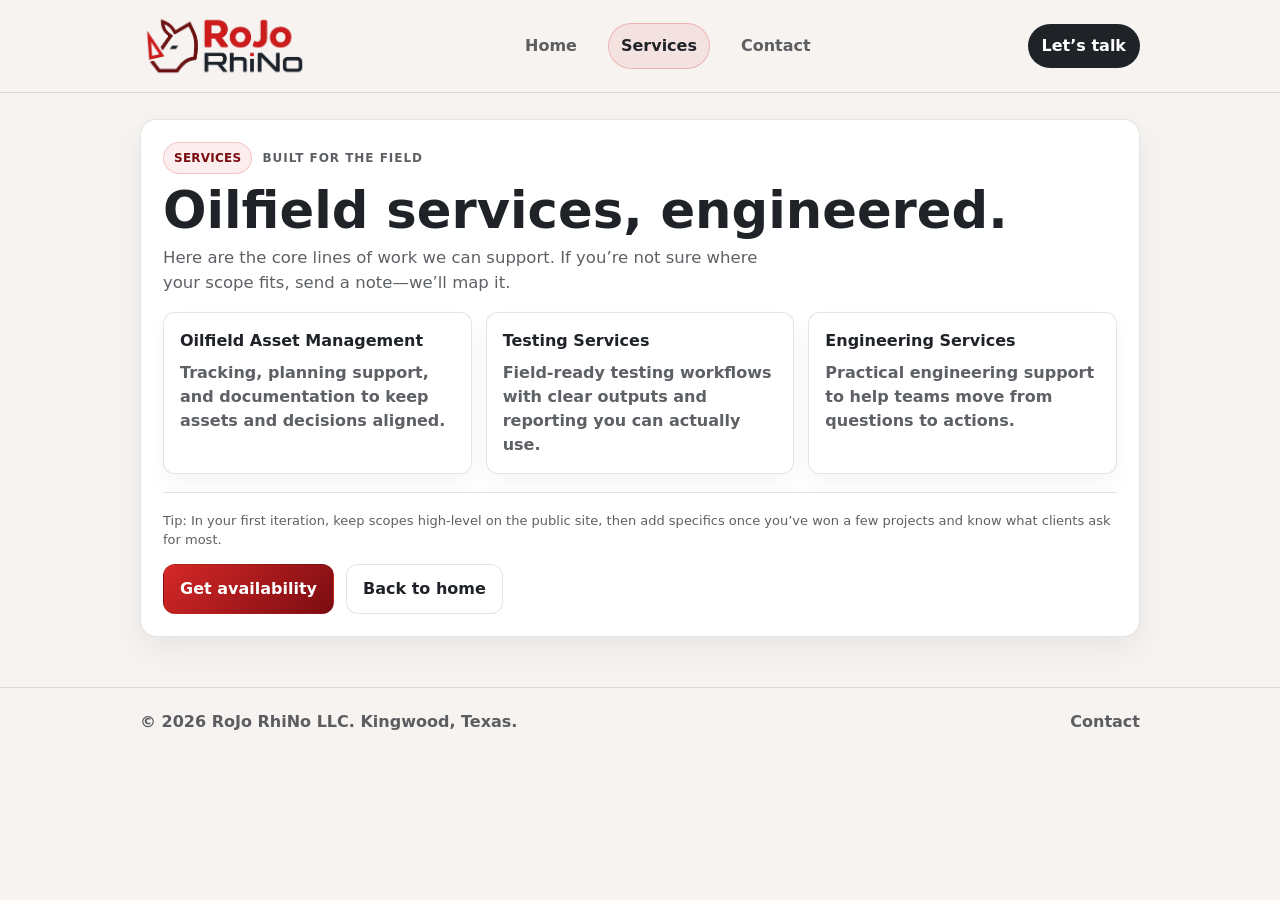
==== services.html @ 40820778 "Add files via upload" ====
<!doctype html>
<html lang="en">
<head>
  <meta charset="utf-8" />
  <meta name="viewport" content="width=device-width, initial-scale=1" />
  <title>Services | RoJo RhiNo LLC</title>
  <link rel="stylesheet" href="styles.css" />
</head>
<body>
  <header>
    <div class="container">
      <div class="navbar">
	<a class="brand" href="index.html" aria-label="RoJo RhiNo LLC Home">
	  <img src="RoJo_RhiNo_Logo.png" alt="RoJo RhiNo LLC" class="brand-logo" />
	</a>
<!--
        <a class="brand" href="index.html" aria-label="RoJo RhiNo LLC Home">
          <span class="logo-dot" aria-hidden="true"></span>
          <span>RoJo RhiNo LLC</span>
        </a>
-->
        <nav class="navlinks">
          <a href="index.html">Home</a>
          <a href="services.html" class="active">Services</a>
          <a href="contact.html">Contact</a>
        </nav>

        <a class="cta" href="contact.html">Let’s talk</a>
      </div>
    </div>
  </header>

  <main>
    <div class="container">
      <div class="hero-card">
        <div class="kicker">
          <span class="pill">Services</span>
          <span>Built for the field</span>
        </div>

        <h1 style="margin-top:10px;">Oilfield services, engineered.</h1>
        <p class="lead">
          Here are the core lines of work we can support. If you’re not sure where your scope fits, send a note—we’ll map it.
        </p>

        <div class="grid-3" style="margin-top:16px;">
          <div class="card">
            <h3>Oilfield Asset Management</h3>
            <p>Tracking, planning support, and documentation to keep assets and decisions aligned.</p>
          </div>
          <div class="card">
            <h3>Testing Services</h3>
            <p>Field-ready testing workflows with clear outputs and reporting you can actually use.</p>
          </div>
          <div class="card">
            <h3>Engineering Services</h3>
            <p>Practical engineering support to help teams move from questions to actions.</p>
          </div>
        </div>

        <div class="hr"></div>

        <div class="notice">
          Tip: In your first iteration, keep scopes high-level on the public site, then add specifics once you’ve won a few projects and know what clients ask for most.
        </div>

        <div class="btn-row" style="margin-top:14px;">
          <a class="btn primary" href="contact.html">Get availability</a>
          <a class="btn" href="index.html">Back to home</a>
        </div>
      </div>
    </div>
  </main>

  <footer>
    <div class="container">
      <div class="footer-row">
        <div>© <span id="year"></span> RoJo RhiNo LLC. Kingwood, Texas.</div>
        <div><a href="contact.html">Contact</a></div>
      </div>
    </div>
  </footer>

  <script>
    document.getElementById('year').textContent = new Date().getFullYear();
  </script>
</body>
</html>
---- styles.css ----
:root{
  --bg: #F7F3F0;
  --ink: #1F2328;
  --muted: rgba(31,35,40,.72);
  --card: #ffffff;
  --red: #D62828;
  --maroon: #7A0C10;
  --border: rgba(31,35,40,.12);
  --shadow: 0 12px 30px rgba(0,0,0,.06);
  --radius: 16px;
  --radius-sm: 12px;
  --max: 1040px;
}

*{ box-sizing: border-box; }
html, body{ height: 100%; }
body{
  margin: 0;
  font-family: ui-sans-serif, system-ui, -apple-system, Segoe UI, Roboto, Helvetica, Arial, "Apple Color Emoji","Segoe UI Emoji";
  color: var(--ink);
  background: var(--bg);
  line-height: 1.5;
}

a{ color: inherit; text-decoration: none; }
a:hover{ text-decoration: underline; }

.container{
  max-width: var(--max);
  margin: 0 auto;
  padding: 0 20px;
}

header{
  position: sticky;
  top: 0;
  z-index: 20;
  backdrop-filter: blur(6px);
  background: rgba(247,243,240,.75);
  border-bottom: 1px solid var(--border);
}

.navbar{
  display:flex;
  align-items:center;
  justify-content: space-between;
  padding: 14px 0;
  gap: 16px;
}

.brand{
  display:flex;
  align-items:center;
  gap: 12px;
  font-weight: 800;
  letter-spacing: .2px;
}

.brand-logo{
  height: 64px; /* adjust to taste */
  width: auto;
  display:block;
}

.logo-dot{
  width: 12px;
  height: 12px;
  border-radius: 999px;
  background: linear-gradient(135deg, var(--red), var(--maroon));
  box-shadow: 0 0 0 5px rgba(214,40,40,.12);
  flex: 0 0 auto;
}

.navlinks{
  display:flex;
  gap: 18px;
  align-items:center;
}

.navlinks a{
  padding: 10px 12px;
  border-radius: 999px;
  border: 1px solid transparent;
  color: var(--muted);
  font-weight: 650;
}

.navlinks a.active{
  color: var(--ink);
  background: rgba(214,40,40,.08);
  border-color: rgba(214,40,40,.25);
  text-decoration: none;
}

.cta{
  display:inline-flex;
  align-items:center;
  gap: 10px;
  padding: 10px 14px;
  border-radius: 999px;
  background: var(--ink);
  color: #fff;
  font-weight: 750;
}
.cta:hover{ text-decoration: none; opacity: .95; }

main{ padding: 26px 0 50px; }

.hero{
  display:grid;
  grid-template-columns: 1.15fr .85fr;
  gap: 18px;
  align-items: start;
}

@media (max-width: 860px){
  .hero{ grid-template-columns: 1fr; }
}

.hero-card{
  background: var(--card);
  border: 1px solid var(--border);
  box-shadow: var(--shadow);
  border-radius: var(--radius);
  padding: 22px;
}

.kicker{
  display:inline-flex;
  align-items:center;
  gap: 10px;
  color: var(--muted);
  font-weight: 700;
  text-transform: uppercase;
  letter-spacing: .08em;
  font-size: 12px;
}

.pill{
  display:inline-flex;
  align-items:center;
  padding: 6px 10px;
  border-radius: 999px;
  background: rgba(214,40,40,.08);
  border: 1px solid rgba(214,40,40,.20);
  color: var(--maroon);
  font-weight: 800;
  letter-spacing: .02em;
}

h1{
  margin: 14px 0 10px;
  font-size: clamp(32px, 4vw, 52px);
  line-height: 1.02;
}

.lead{
  color: var(--muted);
  font-size: 16.5px;
  margin: 0 0 16px;
  max-width: 60ch;
}

.btn-row{
  display:flex;
  flex-wrap: wrap;
  gap: 12px;
  margin-top: 12px;
}

.btn{
  display:inline-flex;
  align-items:center;
  justify-content:center;
  padding: 12px 16px;
  border-radius: 12px;
  font-weight: 800;
  border: 1px solid var(--border);
  background: #fff;
}

.btn.primary{
  background: linear-gradient(135deg, var(--red), var(--maroon));
  color: #fff;
  border-color: rgba(0,0,0,.05);
}

.btn:hover{ text-decoration: none; transform: translateY(-1px); transition: transform .15s ease; }

.aside{
  display:flex;
  flex-direction: column;
  gap: 12px;
}

.small-card{
  background: var(--card);
  border: 1px solid var(--border);
  border-radius: var(--radius);
  padding: 18px;
  box-shadow: var(--shadow);
}

.small-card h3{
  margin: 0 0 8px;
  font-size: 16px;
}

.small-card ul{
  margin: 0;
  padding-left: 18px;
  color: var(--muted);
  font-weight: 650;
}

.section-title{
  margin: 26px 0 10px;
  font-size: 18px;
}

.grid-3{
  display:grid;
  grid-template-columns: repeat(3, 1fr);
  gap: 14px;
}

@media (max-width: 980px){
  .grid-3{ grid-template-columns: 1fr; }
}

.card{
  background: var(--card);
  border: 1px solid var(--border);
  border-radius: var(--radius-sm);
  padding: 16px;
  box-shadow: 0 10px 22px rgba(0,0,0,.04);
}

.card h3{
  margin: 0 0 8px;
  font-size: 16px;
}

.card p{
  margin: 0;
  color: var(--muted);
  font-weight: 600;
}

footer{
  border-top: 1px solid var(--border);
  padding: 22px 0 30px;
  color: var(--muted);
  font-weight: 650;
}

.footer-row{
  display:flex;
  justify-content: space-between;
  gap: 14px;
  flex-wrap: wrap;
  align-items: center;
}

form{
  display:grid;
  gap: 12px;
}

label{
  font-weight: 750;
  color: var(--muted);
  font-size: 13.5px;
}

input, textarea{
  width: 100%;
  padding: 12px 12px;
  border-radius: 12px;
  border: 1px solid var(--border);
  background: #fff;
  font: inherit;
}

textarea{ min-height: 120px; resize: vertical; }

.notice{
  font-size: 13px;
  color: var(--muted);
}

.hr{
  height: 1px;
  background: var(--border);
  margin: 18px 0;
}
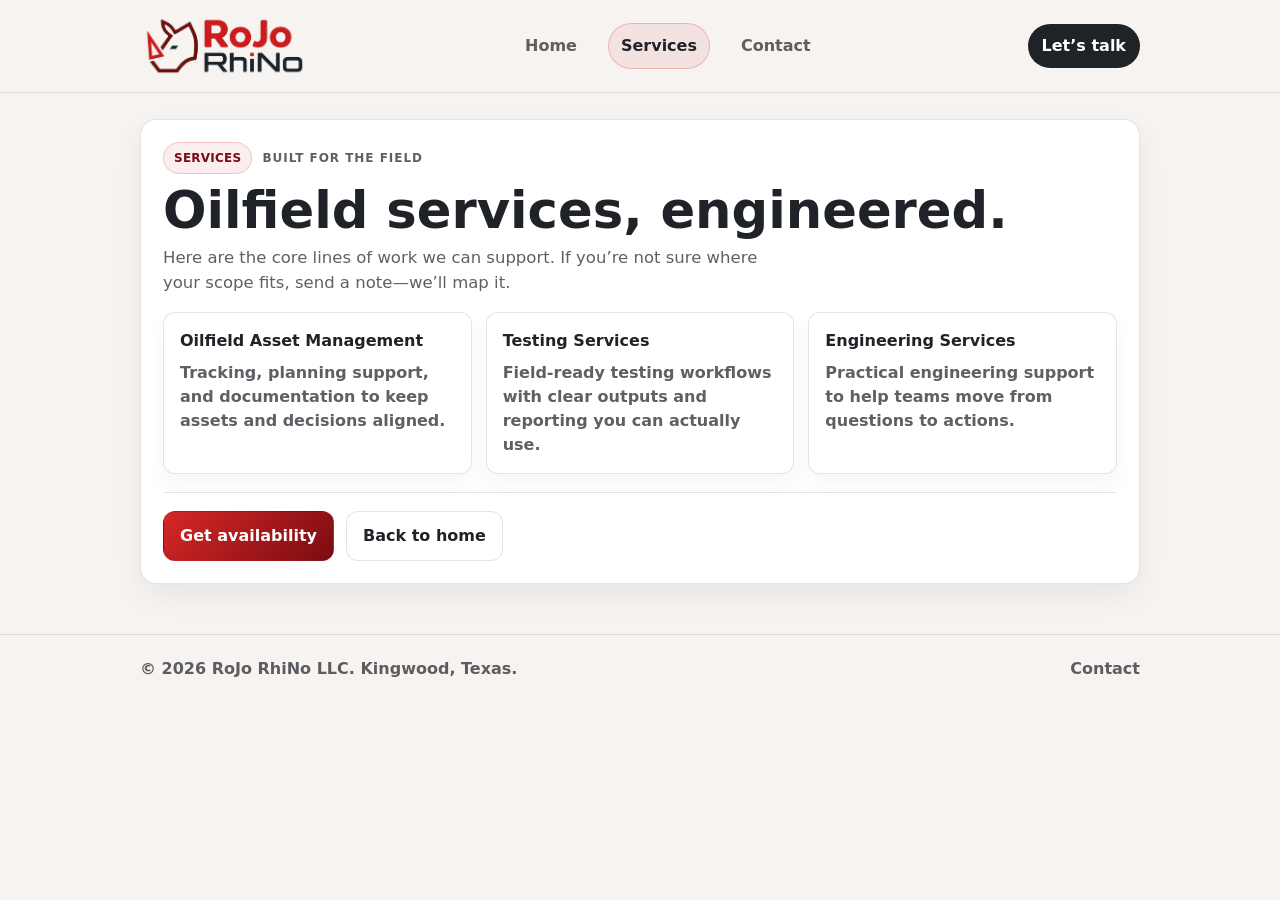
==== commit 71fa5072: "Update services.html" ====
--- a/services.html
+++ b/services.html
@@ -60,10 +60,12 @@
 
         <div class="hr"></div>
 
-        <div class="notice">
+        <!--
+		  <div class="notice">
           Tip: In your first iteration, keep scopes high-level on the public site, then add specifics once you’ve won a few projects and know what clients ask for most.
         </div>
-
+		-->
+		  
         <div class="btn-row" style="margin-top:14px;">
           <a class="btn primary" href="contact.html">Get availability</a>
           <a class="btn" href="index.html">Back to home</a>
